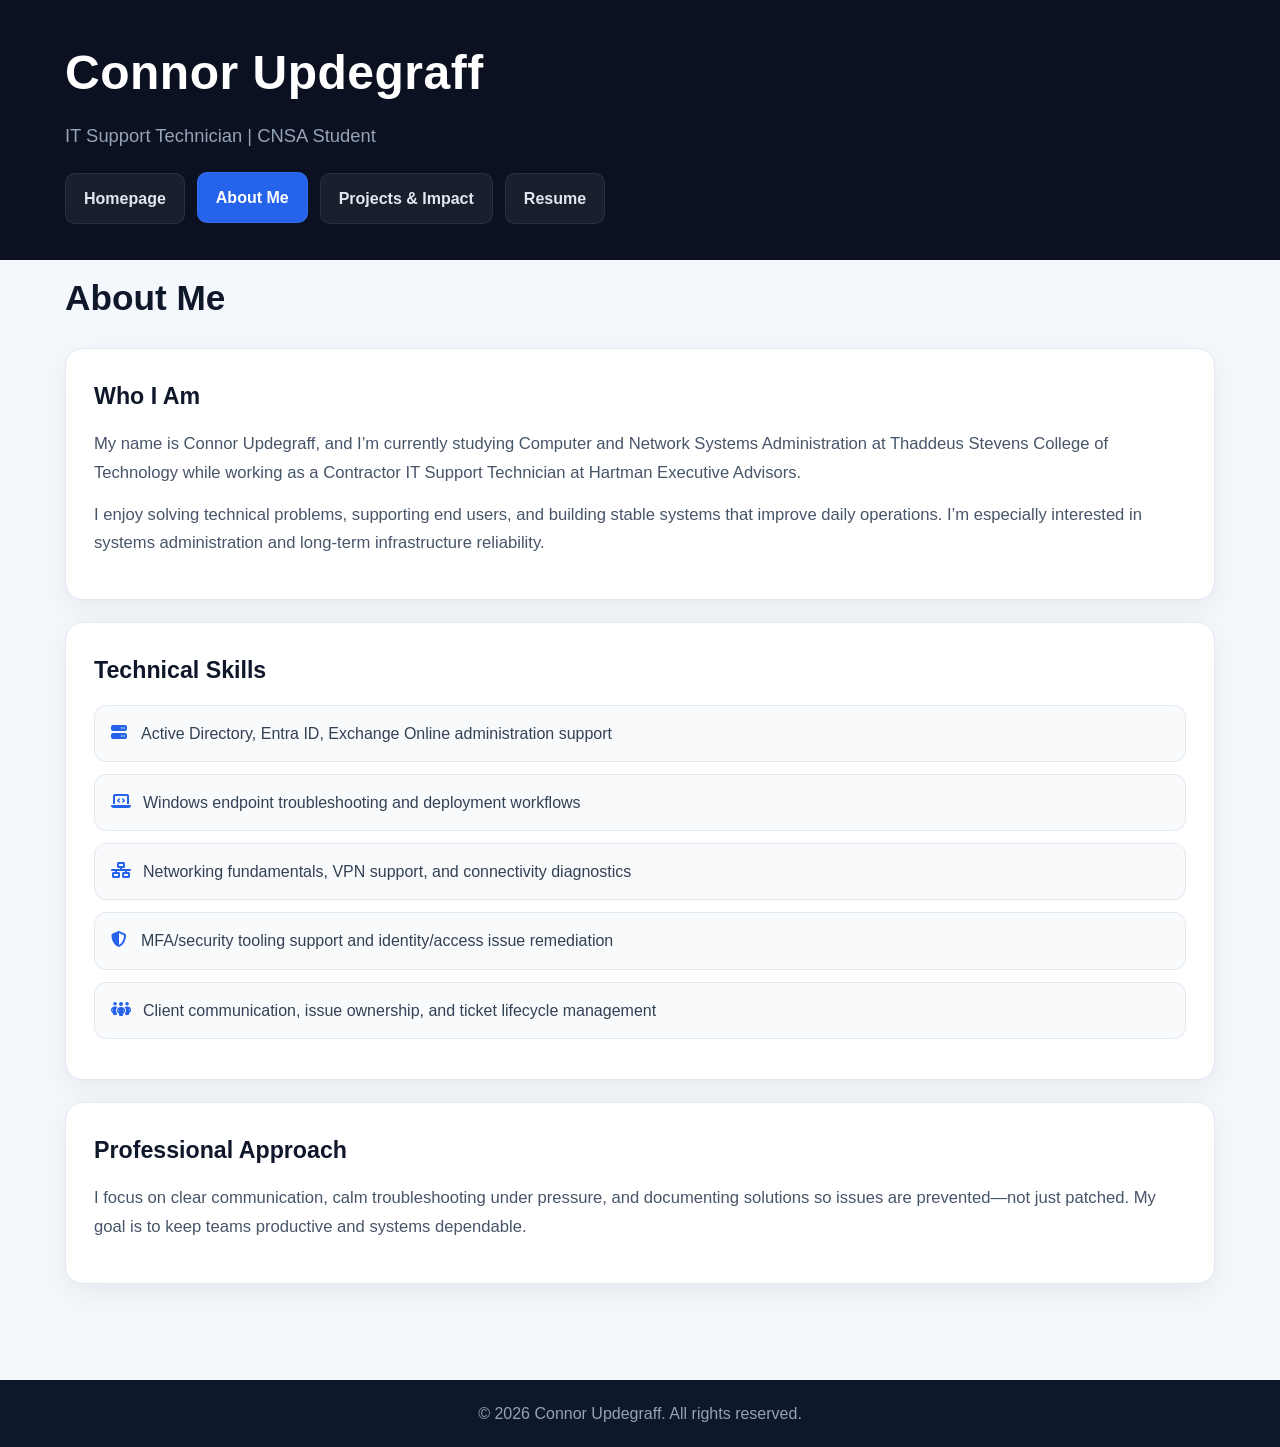
==== AboutMe.html @ 8a7dc039 "Update AboutMe.html" ====
<!DOCTYPE html>
<html lang="en">
<head>
    <meta charset="UTF-8">
    <meta name="viewport" content="width=device-width, initial-scale=1.0">
    <title>Connor Updegraff | About Me</title>
    <link rel="stylesheet" href="css/style.css?v=20260430">
    <link rel="stylesheet" href="https://cdnjs.cloudflare.com/ajax/libs/font-awesome/6.5.0/css/all.min.css">
</head>
<body>
    <header>
        <div class="container">
            <div class="site-title">Connor Updegraff</div>
            <div class="site-subtitle">IT Support Technician | CNSA Student</div>

            <nav>
                <ul>
                    <li><a href="index.html">Homepage</a></li>
                    <li><a href="AboutMe.html" class="active">About Me</a></li>
                    <li><a href="Projects.html">Projects &amp; Impact</a></li>
                    <li><a href="Resume.html">Resume</a></li>
                </ul>
            </nav>
        </div>
    </header>

    <main>
        <div class="container">
            <h1 class="section-title">About Me</h1>

            <section class="card">
                <h2>Who I Am</h2>
                <p>
                    My name is Connor Updegraff, and I’m currently studying Computer and Network Systems Administration at
                    Thaddeus Stevens College of Technology while working as a Contractor IT Support Technician at Hartman Executive Advisors.
                </p>
                <p>
                    I enjoy solving technical problems, supporting end users, and building stable systems that improve daily operations.
                    I’m especially interested in systems administration and long-term infrastructure reliability.
                </p>
            </section>

            <section class="card">
                <h2>Technical Skills</h2>
                <ul class="skills-list">
                    <li><i class="fa-solid fa-server"></i><span>Active Directory, Entra ID, Exchange Online administration support</span></li>
                    <li><i class="fa-solid fa-laptop-code"></i><span>Windows endpoint troubleshooting and deployment workflows</span></li>
                    <li><i class="fa-solid fa-network-wired"></i><span>Networking fundamentals, VPN support, and connectivity diagnostics</span></li>
                    <li><i class="fa-solid fa-shield-halved"></i><span>MFA/security tooling support and identity/access issue remediation</span></li>
                    <li><i class="fa-solid fa-people-group"></i><span>Client communication, issue ownership, and ticket lifecycle management</span></li>
                </ul>
            </section>

            <section class="card">
                <h2>Professional Approach</h2>
                <p>
                    I focus on clear communication, calm troubleshooting under pressure, and documenting solutions so issues are prevented—not just patched.
                    My goal is to keep teams productive and systems dependable.
                </p>
            </section>
        </div>
    </main>

    <footer>
        <div class="container">
            <p>&copy; 2026 Connor Updegraff. All rights reserved.</p>
        </div>
    </footer>
</body>
</html>
---- css/style.css ----
* {
    margin: 0;
    padding: 0;
    box-sizing: border-box;
}

body {
    font-family: Arial, Helvetica, sans-serif;
    background: linear-gradient(180deg, #0b1120 0px, #0b1120 260px, #f4f7fb 260px, #f4f7fb 100%);
    color: #dbe4ee;
    line-height: 1.7;
}

a {
    text-decoration: none;
}

.container {
    width: 90%;
    max-width: 1150px;
    margin: 0 auto;
}

header {
    padding: 32px 0 20px;
    background: transparent;
}

.site-title {
    font-size: 3rem;
    font-weight: 700;
    color: #ffffff;
    margin-bottom: 6px;
    letter-spacing: 0.5px;
}

.site-subtitle {
    font-size: 1.15rem;
    color: #94a3b8;
    margin-bottom: 22px;
}

nav ul {
    list-style: none;
    display: flex;
    flex-wrap: wrap;
    gap: 12px;
}

nav ul li {
    list-style: none;
}

nav ul li a {
    display: inline-block;
    padding: 11px 18px;
    border-radius: 10px;
    background: rgba(255, 255, 255, 0.06);
    color: #e2e8f0;
    border: 1px solid rgba(255, 255, 255, 0.08);
    font-weight: 600;
    transition: 0.25s ease;
}

nav ul li a:hover,
nav ul li a.active {
    background: #2563eb;
    color: #ffffff;
    transform: translateY(-1px);
}

main {
    padding: 24px 0 48px;
}

.hero {
    display: flex;
    flex-wrap: wrap;
    align-items: center;
    gap: 32px;
    background: linear-gradient(145deg, #111827, #0f172a);
    border: 1px solid rgba(255,255,255,0.08);
    border-radius: 22px;
    padding: 40px;
    box-shadow: 0 20px 50px rgba(2, 8, 23, 0.35);
    margin-bottom: 34px;
}

.hero img {
    width: 170px;
    height: 170px;
    object-fit: cover;
    border-radius: 18px;
    border: 2px solid rgba(255,255,255,0.12);
}

.hero-text {
    flex: 1;
    min-width: 280px;
}

.hero-text h1 {
    font-size: 2.6rem;
    line-height: 1.15;
    color: #ffffff;
    margin-bottom: 16px;
}

.hero-text p {
    color: #cbd5e1;
    font-size: 1.08rem;
    margin-bottom: 14px;
    max-width: 760px;
}

.hero-actions {
    margin-top: 10px;
}

.hero-button {
    display: inline-block;
    padding: 12px 18px;
    border-radius: 10px;
    background: #2563eb;
    color: #ffffff;
    font-weight: 700;
    transition: 0.25s ease;
}

.hero-button:hover {
    background: #1d4ed8;
}

.section-title {
    font-size: 2.2rem;
    color: #0f172a;
    margin-bottom: 20px;
}

.card,
.project-card,
.resume-frame {
    background: #ffffff;
    color: #334155;
    border-radius: 18px;
    padding: 28px;
    margin-bottom: 22px;
    border: 1px solid #e2e8f0;
    box-shadow: 0 10px 30px rgba(15, 23, 42, 0.06);
}

.card h2,
.project-card h2,
.resume-frame h2 {
    font-size: 1.45rem;
    color: #0f172a;
    margin-bottom: 14px;
}

.card p,
.project-card p,
.resume-frame p {
    font-size: 1.04rem;
    color: #475569;
    margin-bottom: 14px;
}

.skills-list {
    list-style: none;
    padding: 0;
}

.skills-list li {
    display: flex;
    align-items: flex-start;
    gap: 12px;
    padding: 14px 16px;
    margin-bottom: 12px;
    background: #f8fafc;
    border: 1px solid #e2e8f0;
    border-radius: 12px;
}

.skills-list li i {
    color: #2563eb;
    margin-top: 4px;
    min-width: 18px;
}

.project-card {
    position: relative;
    overflow: hidden;
}

.project-card::before {
    content: "";
    position: absolute;
    top: 0;
    left: 0;
    width: 100%;
    height: 4px;
    background: linear-gradient(90deg, #2563eb, #60a5fa);
}

.resume-frame embed {
    width: 100%;
    height: 900px;
    border: none;
    border-radius: 12px;
    margin-top: 10px;
}

.resume-link {
    display: inline-block;
    margin-top: 16px;
    padding: 11px 16px;
    border-radius: 10px;
    background: #2563eb;
    color: #ffffff;
    font-weight: 700;
}

.resume-link:hover {
    background: #1d4ed8;
}

footer {
    background: #0f172a;
    color: #94a3b8;
    text-align: center;
    padding: 20px 0;
    margin-top: 26px;
}

@media (max-width: 768px) {
    .site-title {
        font-size: 2.2rem;
    }

    .site-subtitle {
        font-size: 1rem;
    }

    nav ul {
        flex-direction: column;
    }

    nav ul li a {
        width: 100%;
        text-align: center;
    }

    .hero {
        padding: 28px;
    }

    .hero img {
        width: 135px;
        height: 135px;
    }

    .hero-text h1 {
        font-size: 2rem;
    }

    .resume-frame embed {
        height: 650px;
    }
/* Better mobile layout */
@media (max-width: 768px) {
    header {
        padding: 28px 0 18px;
    }

    .site-title {
        font-size: 2.3rem;
        line-height: 1.1;
    }

    .site-subtitle {
        font-size: 1.05rem;
        line-height: 1.4;
    }

    nav ul {
        display: grid;
        grid-template-columns: 1fr 1fr;
        gap: 10px;
        width: 100%;
    }

    nav ul li a {
        width: 100%;
        text-align: center;
        padding: 12px 10px;
        font-size: 0.95rem;
        border-radius: 12px;
    }

    .hero {
        padding: 24px;
        margin-top: 22px;
    }

    .hero img {
        width: 150px;
        height: 150px;
        margin: 0 auto;
        display: block;
    }

    .hero-text h1 {
        font-size: 2.1rem;
        line-height: 1.15;
    }

    .hero-text p {
        font-size: 1rem;
    }
}
}
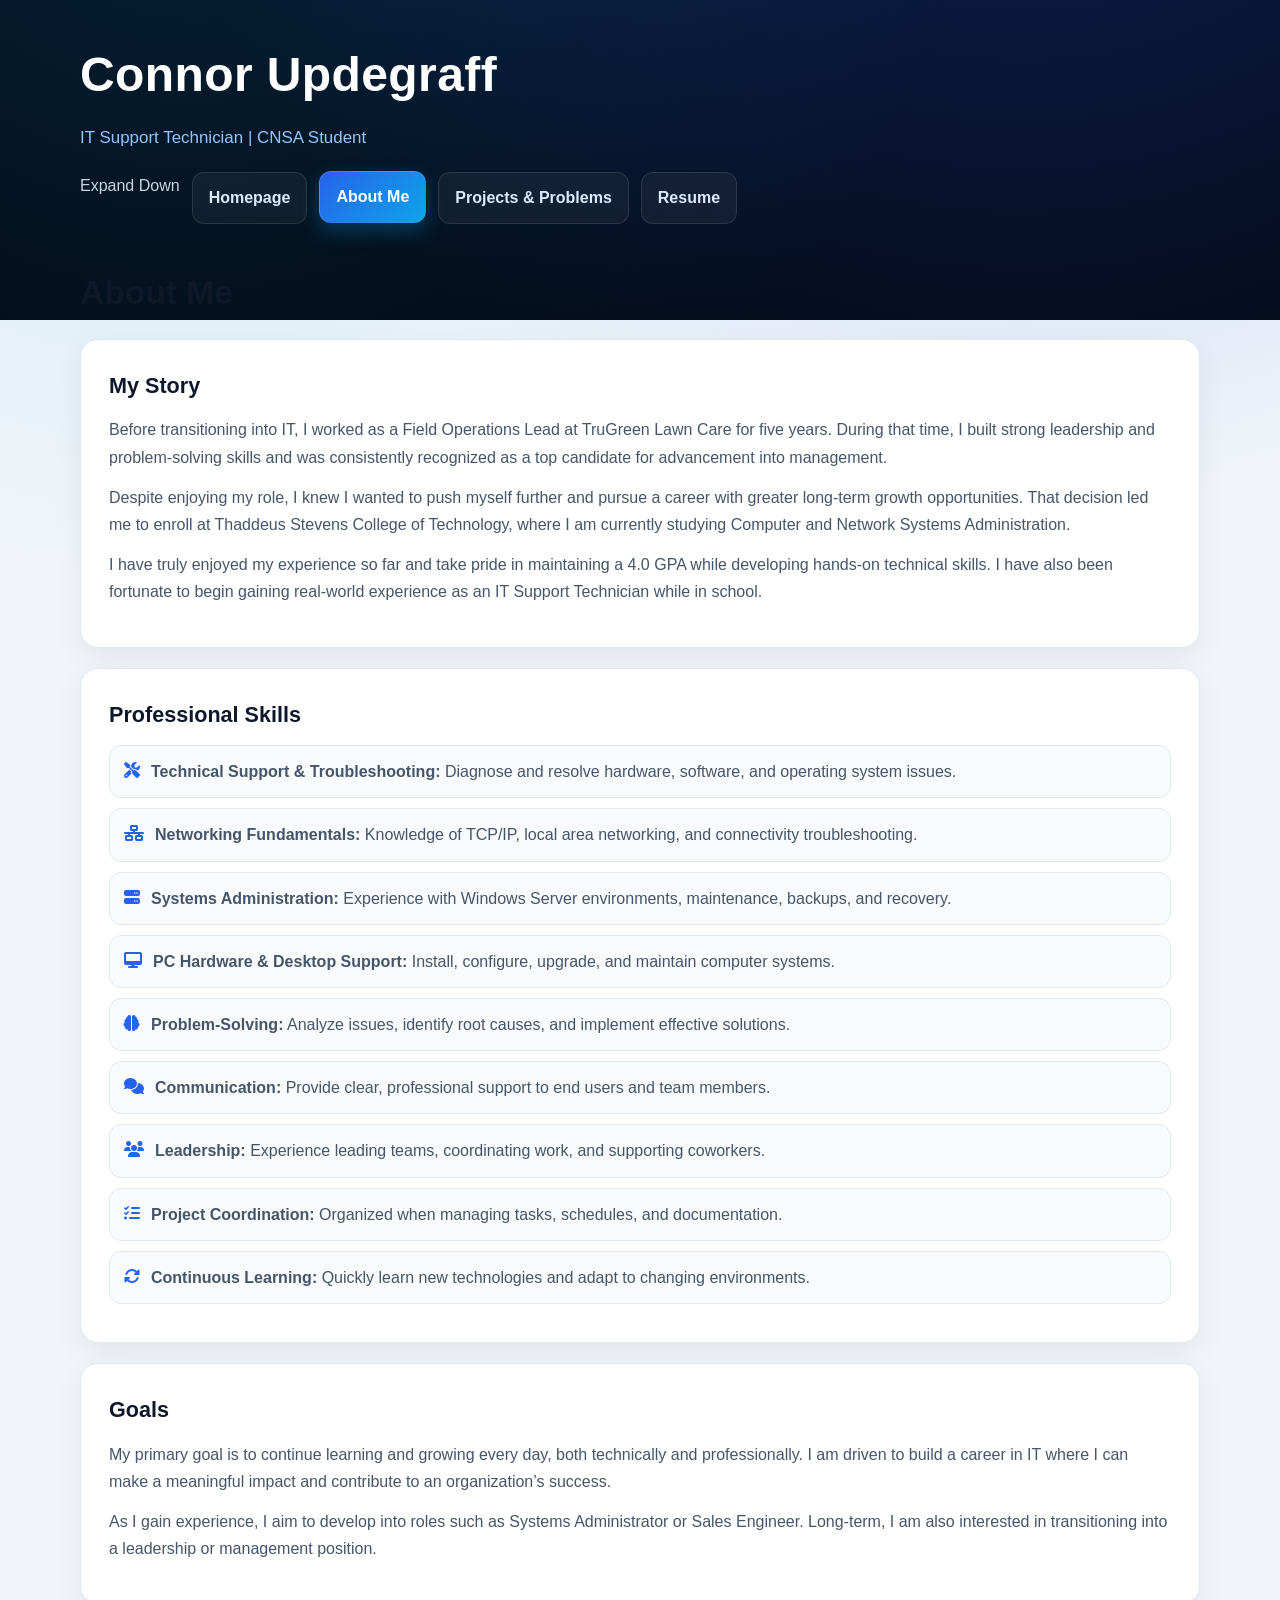
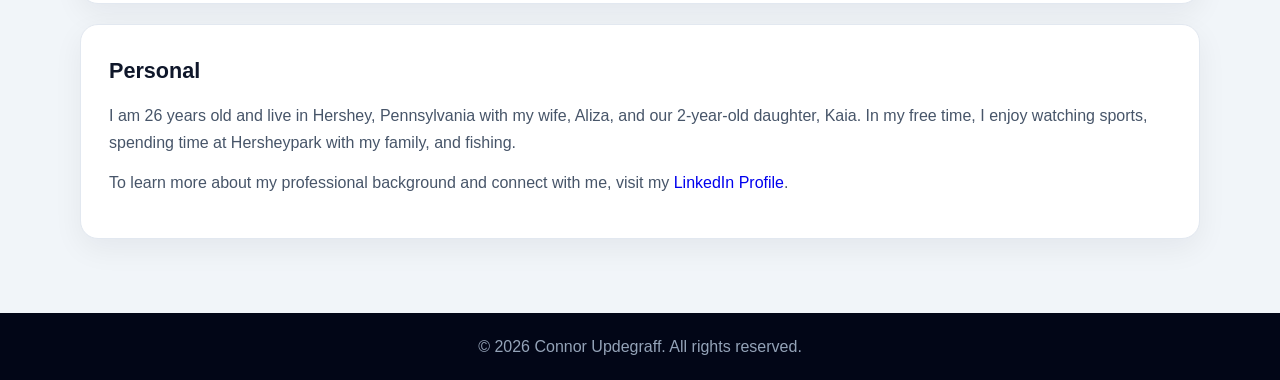
==== commit 9be273ca: "Update AboutMe.html" ====
--- a/AboutMe.html
+++ b/AboutMe.html
@@ -4,7 +4,7 @@
     <meta charset="UTF-8">
     <meta name="viewport" content="width=device-width, initial-scale=1.0">
     <title>Connor Updegraff | About Me</title>
-    <link rel="stylesheet" href="css/style.css?v=20260430">
+    <link rel="stylesheet" href="css/style.css">
     <link rel="stylesheet" href="https://cdnjs.cloudflare.com/ajax/libs/font-awesome/6.5.0/css/all.min.css">
 </head>
 <body>
@@ -15,52 +15,60 @@
 
             <nav>
                 <ul>
+
+    
+          
+            
+    
+
+          
+          Expand Down
+    
+    
+  
                     <li><a href="index.html">Homepage</a></li>
                     <li><a href="AboutMe.html" class="active">About Me</a></li>
-                    <li><a href="Projects.html">Projects &amp; Impact</a></li>
+                    <li><a href="Projects.html">Projects &amp; Problems</a></li>
                     <li><a href="Resume.html">Resume</a></li>
                 </ul>
             </nav>
         </div>
     </header>
-
     <main>
         <div class="container">
             <h1 class="section-title">About Me</h1>
-
             <section class="card">
-                <h2>Who I Am</h2>
-                <p>
-                    My name is Connor Updegraff, and I’m currently studying Computer and Network Systems Administration at
-                    Thaddeus Stevens College of Technology while working as a Contractor IT Support Technician at Hartman Executive Advisors.
-                </p>
-                <p>
-                    I enjoy solving technical problems, supporting end users, and building stable systems that improve daily operations.
-                    I’m especially interested in systems administration and long-term infrastructure reliability.
-                </p>
+                <h2>My Story</h2>
+                <p>Before transitioning into IT, I worked as a Field Operations Lead at TruGreen Lawn Care for five years. During that time, I built strong leadership and problem-solving skills and was consistently recognized as a top candidate for advancement into management.</p>
+                <p>Despite enjoying my role, I knew I wanted to push myself further and pursue a career with greater long-term growth opportunities. That decision led me to enroll at Thaddeus Stevens College of Technology, where I am currently studying Computer and Network Systems Administration.</p>
+                <p>I have truly enjoyed my experience so far and take pride in maintaining a 4.0 GPA while developing hands-on technical skills. I have also been fortunate to begin gaining real-world experience as an IT Support Technician while in school.</p>
             </section>
-
             <section class="card">
-                <h2>Technical Skills</h2>
+                <h2>Professional Skills</h2>
                 <ul class="skills-list">
-                    <li><i class="fa-solid fa-server"></i><span>Active Directory, Entra ID, Exchange Online administration support</span></li>
-                    <li><i class="fa-solid fa-laptop-code"></i><span>Windows endpoint troubleshooting and deployment workflows</span></li>
-                    <li><i class="fa-solid fa-network-wired"></i><span>Networking fundamentals, VPN support, and connectivity diagnostics</span></li>
-                    <li><i class="fa-solid fa-shield-halved"></i><span>MFA/security tooling support and identity/access issue remediation</span></li>
-                    <li><i class="fa-solid fa-people-group"></i><span>Client communication, issue ownership, and ticket lifecycle management</span></li>
+                    <li><i class="fas fa-tools"></i><span><strong>Technical Support &amp; Troubleshooting:</strong> Diagnose and resolve hardware, software, and operating system issues.</span></li>
+                    <li><i class="fas fa-network-wired"></i><span><strong>Networking Fundamentals:</strong> Knowledge of TCP/IP, local area networking, and connectivity troubleshooting.</span></li>
+                    <li><i class="fas fa-server"></i><span><strong>Systems Administration:</strong> Experience with Windows Server environments, maintenance, backups, and recovery.</span></li>
+                    <li><i class="fas fa-desktop"></i><span><strong>PC Hardware &amp; Desktop Support:</strong> Install, configure, upgrade, and maintain computer systems.</span></li>
+                    <li><i class="fas fa-brain"></i><span><strong>Problem-Solving:</strong> Analyze issues, identify root causes, and implement effective solutions.</span></li>
+                    <li><i class="fas fa-comments"></i><span><strong>Communication:</strong> Provide clear, professional support to end users and team members.</span></li>
+                    <li><i class="fas fa-users"></i><span><strong>Leadership:</strong> Experience leading teams, coordinating work, and supporting coworkers.</span></li>
+                    <li><i class="fas fa-tasks"></i><span><strong>Project Coordination:</strong> Organized when managing tasks, schedules, and documentation.</span></li>
+                    <li><i class="fas fa-sync-alt"></i><span><strong>Continuous Learning:</strong> Quickly learn new technologies and adapt to changing environments.</span></li>
                 </ul>
             </section>
-
             <section class="card">
-                <h2>Professional Approach</h2>
-                <p>
-                    I focus on clear communication, calm troubleshooting under pressure, and documenting solutions so issues are prevented—not just patched.
-                    My goal is to keep teams productive and systems dependable.
-                </p>
+                <h2>Goals</h2>
+                <p>My primary goal is to continue learning and growing every day, both technically and professionally. I am driven to build a career in IT where I can make a meaningful impact and contribute to an organization’s success.</p>
+                <p>As I gain experience, I aim to develop into roles such as Systems Administrator or Sales Engineer. Long-term, I am also interested in transitioning into a leadership or management position.</p>
+            </section>
+            <section class="card">
+                <h2>Personal</h2>
+                <p>I am 26 years old and live in Hershey, Pennsylvania with my wife, Aliza, and our 2-year-old daughter, Kaia. In my free time, I enjoy watching sports, spending time at Hersheypark with my family, and fishing.</p>
+                <p>To learn more about my professional background and connect with me, visit my <a href="https://www.linkedin.com/in/connor-updegraff-038242388/" target="_blank">LinkedIn Profile</a>.</p>
             </section>
         </div>
     </main>
-
     <footer>
         <div class="container">
             <p>&copy; 2026 Connor Updegraff. All rights reserved.</p>
--- a/css/style.css
+++ b/css/style.css
@@ -1,321 +1,152 @@
-* {
-    margin: 0;
-    padding: 0;
-    box-sizing: border-box;
+:root {
+    --bg-navy: #020617;
+    --bg-slate: #0f172a;
+    --bg-soft: #f8fafc;
+    --card: #ffffff;
+    --text-dark: #0f172a;
+    --text-mid: #475569;
+    --text-light: #cbd5e1;
+    --brand: #2563eb;
+    --brand-2: #0ea5e9;
+    --success: #10b981;
+    --border: #e2e8f0;
 }
 
+* { margin: 0; padding: 0; box-sizing: border-box; }
+html { scroll-behavior: smooth; }
 body {
-    font-family: Arial, Helvetica, sans-serif;
-    background: linear-gradient(180deg, #0b1120 0px, #0b1120 260px, #f4f7fb 260px, #f4f7fb 100%);
-    color: #dbe4ee;
+    font-family: Inter, "Segoe UI", Roboto, Helvetica, Arial, sans-serif;
+    background:
+        radial-gradient(circle at 80% -20%, rgba(37, 99, 235, 0.35), transparent 35%),
+        radial-gradient(circle at 15% -10%, rgba(14, 165, 233, 0.18), transparent 32%),
+        linear-gradient(180deg, #030712 0px, #030712 320px, #f1f5f9 320px, #f1f5f9 100%);
+    color: var(--text-light);
     line-height: 1.7;
 }
 
-a {
-    text-decoration: none;
+.container { width: min(1120px, 92%); margin: 0 auto; }
+a { text-decoration: none; }
+
+header { padding: 34px 0 18px; }
+.site-title {
+    font-size: clamp(2rem, 4vw, 3rem);
+    font-weight: 800;
+    color: #fff;
+    letter-spacing: 0.4px;
+}
+.site-subtitle { color: #93c5fd; margin: 8px 0 20px; font-size: 1.06rem; }
+
+nav ul { list-style: none; display: flex; flex-wrap: wrap; gap: 12px; }
+nav a {
+    display: inline-flex; align-items: center; justify-content: center;
+    padding: 11px 16px; border-radius: 12px;
+    color: #dbeafe; font-weight: 600;
+    background: rgba(255, 255, 255, 0.05);
+    border: 1px solid rgba(255, 255, 255, 0.1);
+    transition: 0.2s ease;
+}
+nav a:hover, nav a.active {
+    background: linear-gradient(135deg, var(--brand), var(--brand-2));
+    color: #fff; transform: translateY(-1px);
+    box-shadow: 0 8px 20px rgba(14, 165, 233, 0.28);
 }
 
-.container {
-    width: 90%;
-    max-width: 1150px;
-    margin: 0 auto;
+main { padding: 22px 0 54px; }
+
+.hero {
+    display: grid; grid-template-columns: 180px 1fr; gap: 34px; align-items: center;
+    padding: 44px;
+    border-radius: 26px;
+    background: linear-gradient(145deg, #111827, #0b1220);
+    border: 1px solid rgba(255,255,255,0.12);
+    box-shadow: 0 28px 60px rgba(2,8,23,0.45);
+}
+.hero img {
+    width: 180px; height: 180px; border-radius: 20px; object-fit: cover;
+    border: 2px solid rgba(255,255,255,0.18);
+    box-shadow: 0 12px 25px rgba(0,0,0,0.35);
+}
+.hero h1 { font-size: clamp(1.8rem, 4vw, 2.7rem); line-height: 1.15; color: #fff; margin-bottom: 15px; }
+.hero p { color: var(--text-light); font-size: 1.05rem; margin-bottom: 12px; max-width: 75ch; }
+.hero-actions { display: flex; gap: 12px; flex-wrap: wrap; margin-top: 14px; }
+.hero-button {
+    display: inline-flex; align-items: center; gap: 8px;
+    padding: 12px 18px; border-radius: 12px; font-weight: 700;
+    color: #fff; background: linear-gradient(135deg, var(--brand), var(--brand-2));
+}
+.hero-button.secondary {
+    background: rgba(255,255,255,0.06);
+    border: 1px solid rgba(255,255,255,0.14);
 }
 
-header {
-    padding: 32px 0 20px;
-    background: transparent;
+.kpis {
+    margin-top: 18px;
+    display: grid; grid-template-columns: repeat(3, minmax(0,1fr)); gap: 10px;
+}
+.kpi {
+    border: 1px solid rgba(255,255,255,0.14);
+    background: rgba(255,255,255,0.03);
+    border-radius: 12px; padding: 12px;
+}
+.kpi .label { color: #93c5fd; font-size: 0.82rem; text-transform: uppercase; letter-spacing: 0.08em; }
+.kpi .value { color: #fff; font-weight: 700; margin-top: 3px; }
+
+.section-title { color: var(--text-dark); font-size: 2.1rem; margin-bottom: 18px; }
+
+.card, .project-card, .resume-frame {
+    background: var(--card); color: var(--text-mid);
+    border-radius: 18px; padding: 28px; margin-bottom: 20px;
+    border: 1px solid var(--border);
+    box-shadow: 0 10px 30px rgba(15, 23, 42, 0.06);
+}
+.card h2, .project-card h2 { color: var(--text-dark); margin-bottom: 12px; font-size: 1.35rem; }
+.card p, .project-card p { margin-bottom: 13px; }
+
+.quick-grid {
+    display: grid; grid-template-columns: repeat(3, minmax(0,1fr)); gap: 14px;
+    margin: 16px 0 24px;
+}
+.quick-item {
+    background: #fff; border: 1px solid var(--border); border-radius: 14px;
+    padding: 16px; box-shadow: 0 6px 20px rgba(2,6,23,0.06);
+}
+.quick-item h3 { color: var(--text-dark); font-size: 1rem; margin-bottom: 6px; }
+.quick-item p { color: var(--text-mid); font-size: 0.96rem; }
+
+.skills-list { list-style: none; }
+.skills-list li {
+    display: flex; gap: 11px; align-items: flex-start;
+    background: #f8fafc; border: 1px solid var(--border);
+    border-radius: 12px; padding: 12px 14px; margin-bottom: 10px;
+}
+.skills-list i { color: var(--brand); margin-top: 4px; }
+
+.project-card { position: relative; overflow: hidden; }
+.project-card::before {
+    content: ""; position: absolute; left: 0; top: 0; width: 100%; height: 4px;
+    background: linear-gradient(90deg, var(--brand), var(--success));
 }
 
-.site-title {
-    font-size: 3rem;
-    font-weight: 700;
-    color: #ffffff;
-    margin-bottom: 6px;
-    letter-spacing: 0.5px;
+.resume-frame embed { width: 100%; height: 900px; border: 0; border-radius: 12px; }
+.resume-link {
+    display: inline-block; margin-top: 16px; padding: 11px 16px;
+    border-radius: 10px; font-weight: 700; color: #fff;
+    background: linear-gradient(135deg, var(--brand), var(--brand-2));
 }
 
-.site-subtitle {
-    font-size: 1.15rem;
-    color: #94a3b8;
-    margin-bottom: 22px;
+footer { background: #020617; color: #94a3b8; text-align: center; padding: 20px 0; }
+
+@media (max-width: 960px) {
+    .hero { grid-template-columns: 1fr; padding: 30px; }
+    .hero img { margin: 0 auto; }
+    .quick-grid, .kpis { grid-template-columns: 1fr 1fr; }
 }
 
-nav ul {
-    list-style: none;
-    display: flex;
-    flex-wrap: wrap;
-    gap: 12px;
+@media (max-width: 640px) {
+    nav ul { display: grid; grid-template-columns: 1fr 1fr; }
+    nav a { width: 100%; }
+    .hero { padding: 24px; }
+    .hero h1 { font-size: 1.9rem; }
+    .quick-grid, .kpis { grid-template-columns: 1fr; }
+    .resume-frame embed { height: 640px; }
 }
-
-nav ul li {
-    list-style: none;
-}
-
-nav ul li a {
-    display: inline-block;
-    padding: 11px 18px;
-    border-radius: 10px;
-    background: rgba(255, 255, 255, 0.06);
-    color: #e2e8f0;
-    border: 1px solid rgba(255, 255, 255, 0.08);
-    font-weight: 600;
-    transition: 0.25s ease;
-}
-
-nav ul li a:hover,
-nav ul li a.active {
-    background: #2563eb;
-    color: #ffffff;
-    transform: translateY(-1px);
-}
-
-main {
-    padding: 24px 0 48px;
-}
-
-.hero {
-    display: flex;
-    flex-wrap: wrap;
-    align-items: center;
-    gap: 32px;
-    background: linear-gradient(145deg, #111827, #0f172a);
-    border: 1px solid rgba(255,255,255,0.08);
-    border-radius: 22px;
-    padding: 40px;
-    box-shadow: 0 20px 50px rgba(2, 8, 23, 0.35);
-    margin-bottom: 34px;
-}
-
-.hero img {
-    width: 170px;
-    height: 170px;
-    object-fit: cover;
-    border-radius: 18px;
-    border: 2px solid rgba(255,255,255,0.12);
-}
-
-.hero-text {
-    flex: 1;
-    min-width: 280px;
-}
-
-.hero-text h1 {
-    font-size: 2.6rem;
-    line-height: 1.15;
-    color: #ffffff;
-    margin-bottom: 16px;
-}
-
-.hero-text p {
-    color: #cbd5e1;
-    font-size: 1.08rem;
-    margin-bottom: 14px;
-    max-width: 760px;
-}
-
-.hero-actions {
-    margin-top: 10px;
-}
-
-.hero-button {
-    display: inline-block;
-    padding: 12px 18px;
-    border-radius: 10px;
-    background: #2563eb;
-    color: #ffffff;
-    font-weight: 700;
-    transition: 0.25s ease;
-}
-
-.hero-button:hover {
-    background: #1d4ed8;
-}
-
-.section-title {
-    font-size: 2.2rem;
-    color: #0f172a;
-    margin-bottom: 20px;
-}
-
-.card,
-.project-card,
-.resume-frame {
-    background: #ffffff;
-    color: #334155;
-    border-radius: 18px;
-    padding: 28px;
-    margin-bottom: 22px;
-    border: 1px solid #e2e8f0;
-    box-shadow: 0 10px 30px rgba(15, 23, 42, 0.06);
-}
-
-.card h2,
-.project-card h2,
-.resume-frame h2 {
-    font-size: 1.45rem;
-    color: #0f172a;
-    margin-bottom: 14px;
-}
-
-.card p,
-.project-card p,
-.resume-frame p {
-    font-size: 1.04rem;
-    color: #475569;
-    margin-bottom: 14px;
-}
-
-.skills-list {
-    list-style: none;
-    padding: 0;
-}
-
-.skills-list li {
-    display: flex;
-    align-items: flex-start;
-    gap: 12px;
-    padding: 14px 16px;
-    margin-bottom: 12px;
-    background: #f8fafc;
-    border: 1px solid #e2e8f0;
-    border-radius: 12px;
-}
-
-.skills-list li i {
-    color: #2563eb;
-    margin-top: 4px;
-    min-width: 18px;
-}
-
-.project-card {
-    position: relative;
-    overflow: hidden;
-}
-
-.project-card::before {
-    content: "";
-    position: absolute;
-    top: 0;
-    left: 0;
-    width: 100%;
-    height: 4px;
-    background: linear-gradient(90deg, #2563eb, #60a5fa);
-}
-
-.resume-frame embed {
-    width: 100%;
-    height: 900px;
-    border: none;
-    border-radius: 12px;
-    margin-top: 10px;
-}
-
-.resume-link {
-    display: inline-block;
-    margin-top: 16px;
-    padding: 11px 16px;
-    border-radius: 10px;
-    background: #2563eb;
-    color: #ffffff;
-    font-weight: 700;
-}
-
-.resume-link:hover {
-    background: #1d4ed8;
-}
-
-footer {
-    background: #0f172a;
-    color: #94a3b8;
-    text-align: center;
-    padding: 20px 0;
-    margin-top: 26px;
-}
-
-@media (max-width: 768px) {
-    .site-title {
-        font-size: 2.2rem;
-    }
-
-    .site-subtitle {
-        font-size: 1rem;
-    }
-
-    nav ul {
-        flex-direction: column;
-    }
-
-    nav ul li a {
-        width: 100%;
-        text-align: center;
-    }
-
-    .hero {
-        padding: 28px;
-    }
-
-    .hero img {
-        width: 135px;
-        height: 135px;
-    }
-
-    .hero-text h1 {
-        font-size: 2rem;
-    }
-
-    .resume-frame embed {
-        height: 650px;
-    }
-/* Better mobile layout */
-@media (max-width: 768px) {
-    header {
-        padding: 28px 0 18px;
-    }
-
-    .site-title {
-        font-size: 2.3rem;
-        line-height: 1.1;
-    }
-
-    .site-subtitle {
-        font-size: 1.05rem;
-        line-height: 1.4;
-    }
-
-    nav ul {
-        display: grid;
-        grid-template-columns: 1fr 1fr;
-        gap: 10px;
-        width: 100%;
-    }
-
-    nav ul li a {
-        width: 100%;
-        text-align: center;
-        padding: 12px 10px;
-        font-size: 0.95rem;
-        border-radius: 12px;
-    }
-
-    .hero {
-        padding: 24px;
-        margin-top: 22px;
-    }
-
-    .hero img {
-        width: 150px;
-        height: 150px;
-        margin: 0 auto;
-        display: block;
-    }
-
-    .hero-text h1 {
-        font-size: 2.1rem;
-        line-height: 1.15;
-    }
-
-    .hero-text p {
-        font-size: 1rem;
-    }
-}
-}
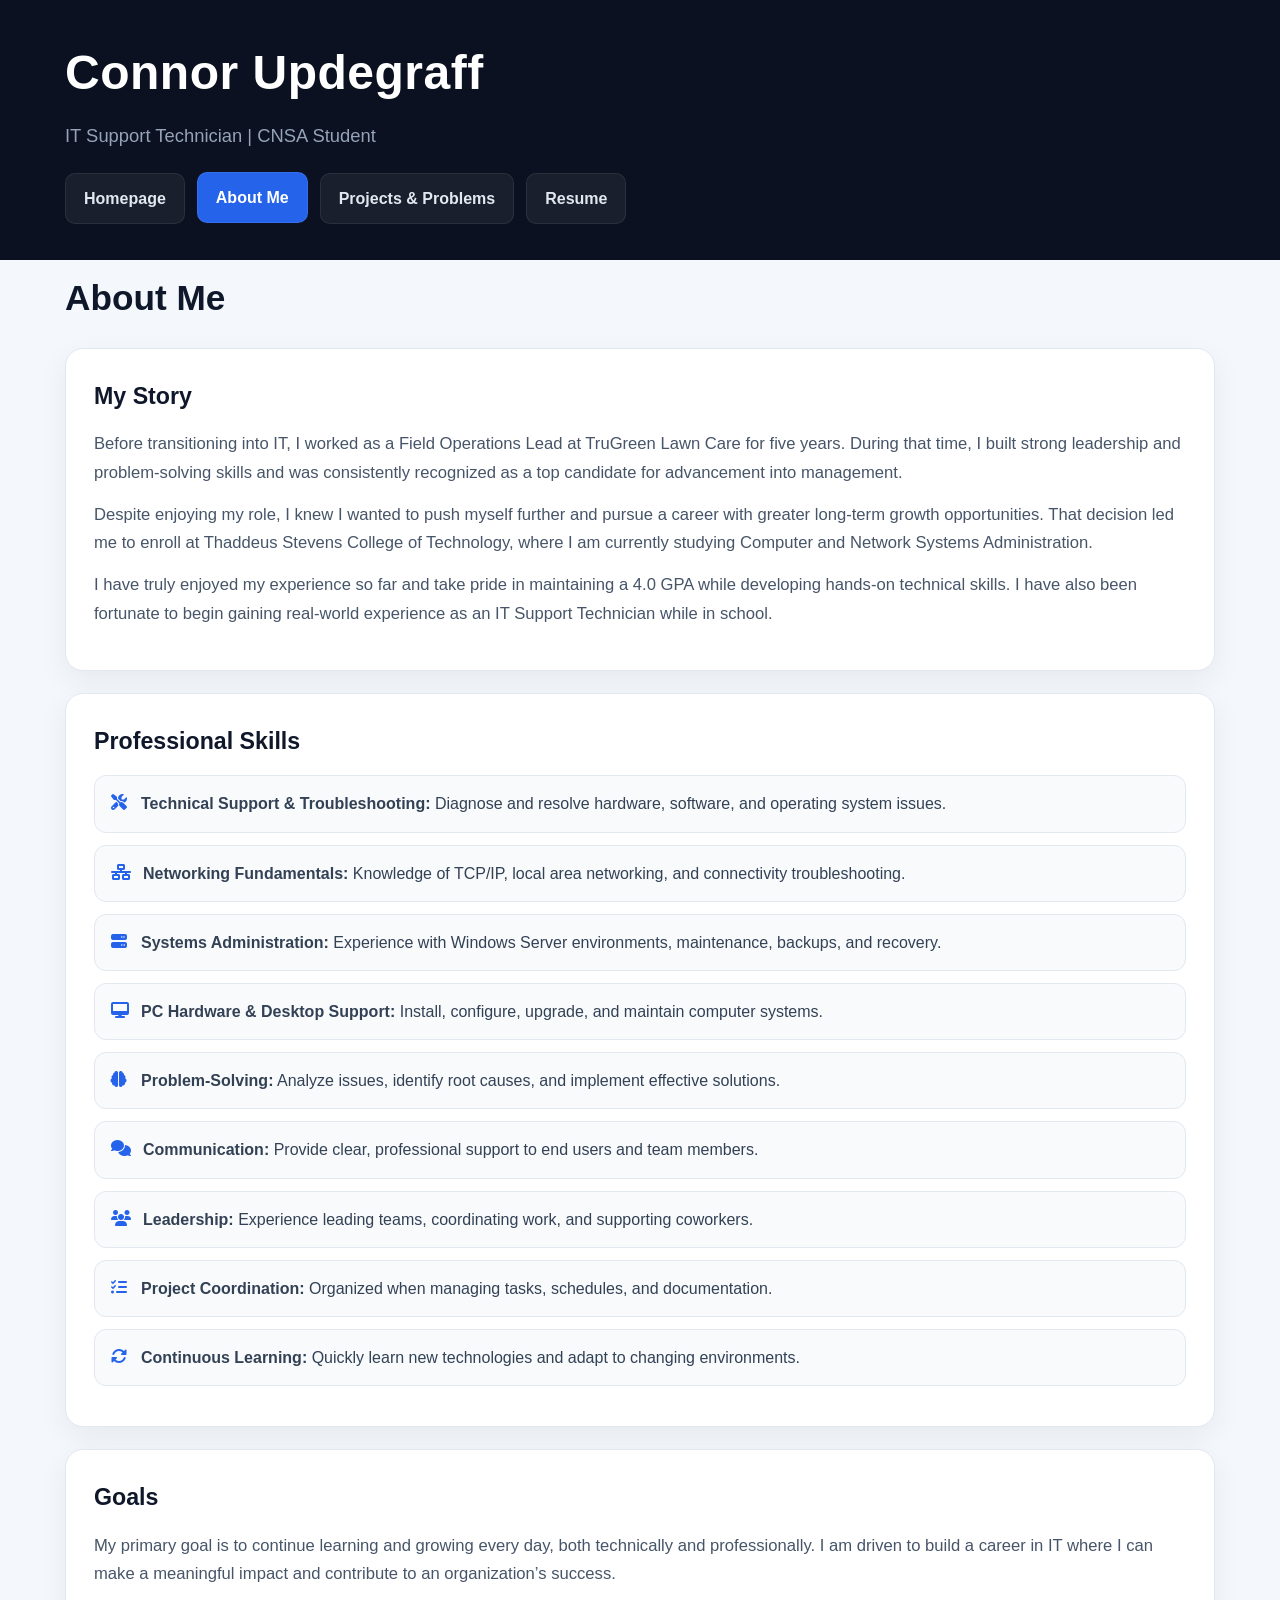
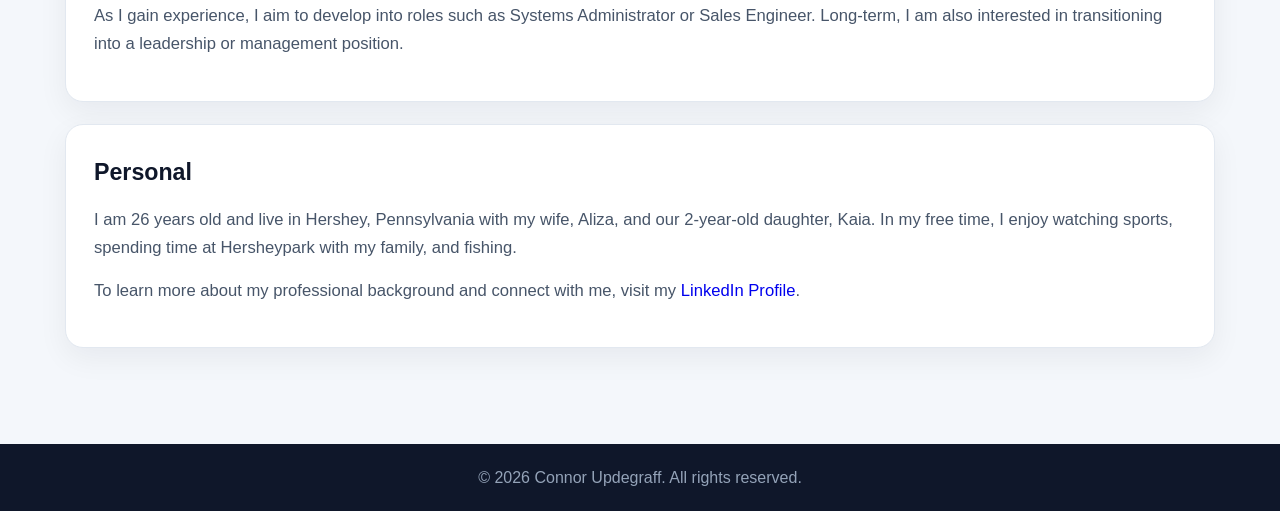
==== commit 7813b038: "Update AboutMe.html" ====
--- a/AboutMe.html
+++ b/AboutMe.html
@@ -15,17 +15,6 @@
 
             <nav>
                 <ul>
-
-    
-          
-            
-    
-
-          
-          Expand Down
-    
-    
-  
                     <li><a href="index.html">Homepage</a></li>
                     <li><a href="AboutMe.html" class="active">About Me</a></li>
                     <li><a href="Projects.html">Projects &amp; Problems</a></li>
@@ -34,15 +23,18 @@
             </nav>
         </div>
     </header>
+
     <main>
         <div class="container">
             <h1 class="section-title">About Me</h1>
+
             <section class="card">
                 <h2>My Story</h2>
                 <p>Before transitioning into IT, I worked as a Field Operations Lead at TruGreen Lawn Care for five years. During that time, I built strong leadership and problem-solving skills and was consistently recognized as a top candidate for advancement into management.</p>
                 <p>Despite enjoying my role, I knew I wanted to push myself further and pursue a career with greater long-term growth opportunities. That decision led me to enroll at Thaddeus Stevens College of Technology, where I am currently studying Computer and Network Systems Administration.</p>
                 <p>I have truly enjoyed my experience so far and take pride in maintaining a 4.0 GPA while developing hands-on technical skills. I have also been fortunate to begin gaining real-world experience as an IT Support Technician while in school.</p>
             </section>
+
             <section class="card">
                 <h2>Professional Skills</h2>
                 <ul class="skills-list">
@@ -57,11 +49,13 @@
                     <li><i class="fas fa-sync-alt"></i><span><strong>Continuous Learning:</strong> Quickly learn new technologies and adapt to changing environments.</span></li>
                 </ul>
             </section>
+
             <section class="card">
                 <h2>Goals</h2>
                 <p>My primary goal is to continue learning and growing every day, both technically and professionally. I am driven to build a career in IT where I can make a meaningful impact and contribute to an organization’s success.</p>
                 <p>As I gain experience, I aim to develop into roles such as Systems Administrator or Sales Engineer. Long-term, I am also interested in transitioning into a leadership or management position.</p>
             </section>
+
             <section class="card">
                 <h2>Personal</h2>
                 <p>I am 26 years old and live in Hershey, Pennsylvania with my wife, Aliza, and our 2-year-old daughter, Kaia. In my free time, I enjoy watching sports, spending time at Hersheypark with my family, and fishing.</p>
@@ -69,6 +63,7 @@
             </section>
         </div>
     </main>
+
     <footer>
         <div class="container">
             <p>&copy; 2026 Connor Updegraff. All rights reserved.</p>
--- a/css/style.css
+++ b/css/style.css
@@ -1,152 +1,321 @@
-:root {
-    --bg-navy: #020617;
-    --bg-slate: #0f172a;
-    --bg-soft: #f8fafc;
-    --card: #ffffff;
-    --text-dark: #0f172a;
-    --text-mid: #475569;
-    --text-light: #cbd5e1;
-    --brand: #2563eb;
-    --brand-2: #0ea5e9;
-    --success: #10b981;
-    --border: #e2e8f0;
-}
-
-* { margin: 0; padding: 0; box-sizing: border-box; }
-html { scroll-behavior: smooth; }
+* {
+    margin: 0;
+    padding: 0;
+    box-sizing: border-box;
+}
+
 body {
-    font-family: Inter, "Segoe UI", Roboto, Helvetica, Arial, sans-serif;
-    background:
-        radial-gradient(circle at 80% -20%, rgba(37, 99, 235, 0.35), transparent 35%),
-        radial-gradient(circle at 15% -10%, rgba(14, 165, 233, 0.18), transparent 32%),
-        linear-gradient(180deg, #030712 0px, #030712 320px, #f1f5f9 320px, #f1f5f9 100%);
-    color: var(--text-light);
+    font-family: Arial, Helvetica, sans-serif;
+    background: linear-gradient(180deg, #0b1120 0px, #0b1120 260px, #f4f7fb 260px, #f4f7fb 100%);
+    color: #dbe4ee;
     line-height: 1.7;
 }
 
-.container { width: min(1120px, 92%); margin: 0 auto; }
-a { text-decoration: none; }
-
-header { padding: 34px 0 18px; }
+a {
+    text-decoration: none;
+}
+
+.container {
+    width: 90%;
+    max-width: 1150px;
+    margin: 0 auto;
+}
+
+header {
+    padding: 32px 0 20px;
+    background: transparent;
+}
+
 .site-title {
-    font-size: clamp(2rem, 4vw, 3rem);
-    font-weight: 800;
-    color: #fff;
-    letter-spacing: 0.4px;
-}
-.site-subtitle { color: #93c5fd; margin: 8px 0 20px; font-size: 1.06rem; }
-
-nav ul { list-style: none; display: flex; flex-wrap: wrap; gap: 12px; }
-nav a {
-    display: inline-flex; align-items: center; justify-content: center;
-    padding: 11px 16px; border-radius: 12px;
-    color: #dbeafe; font-weight: 600;
-    background: rgba(255, 255, 255, 0.05);
-    border: 1px solid rgba(255, 255, 255, 0.1);
-    transition: 0.2s ease;
-}
-nav a:hover, nav a.active {
-    background: linear-gradient(135deg, var(--brand), var(--brand-2));
-    color: #fff; transform: translateY(-1px);
-    box-shadow: 0 8px 20px rgba(14, 165, 233, 0.28);
-}
-
-main { padding: 22px 0 54px; }
+    font-size: 3rem;
+    font-weight: 700;
+    color: #ffffff;
+    margin-bottom: 6px;
+    letter-spacing: 0.5px;
+}
+
+.site-subtitle {
+    font-size: 1.15rem;
+    color: #94a3b8;
+    margin-bottom: 22px;
+}
+
+nav ul {
+    list-style: none;
+    display: flex;
+    flex-wrap: wrap;
+    gap: 12px;
+}
+
+nav ul li {
+    list-style: none;
+}
+
+nav ul li a {
+    display: inline-block;
+    padding: 11px 18px;
+    border-radius: 10px;
+    background: rgba(255, 255, 255, 0.06);
+    color: #e2e8f0;
+    border: 1px solid rgba(255, 255, 255, 0.08);
+    font-weight: 600;
+    transition: 0.25s ease;
+}
+
+nav ul li a:hover,
+nav ul li a.active {
+    background: #2563eb;
+    color: #ffffff;
+    transform: translateY(-1px);
+}
+
+main {
+    padding: 24px 0 48px;
+}
 
 .hero {
-    display: grid; grid-template-columns: 180px 1fr; gap: 34px; align-items: center;
-    padding: 44px;
-    border-radius: 26px;
-    background: linear-gradient(145deg, #111827, #0b1220);
-    border: 1px solid rgba(255,255,255,0.12);
-    box-shadow: 0 28px 60px rgba(2,8,23,0.45);
-}
+    display: flex;
+    flex-wrap: wrap;
+    align-items: center;
+    gap: 32px;
+    background: linear-gradient(145deg, #111827, #0f172a);
+    border: 1px solid rgba(255,255,255,0.08);
+    border-radius: 22px;
+    padding: 40px;
+    box-shadow: 0 20px 50px rgba(2, 8, 23, 0.35);
+    margin-bottom: 34px;
+}
+
 .hero img {
-    width: 180px; height: 180px; border-radius: 20px; object-fit: cover;
-    border: 2px solid rgba(255,255,255,0.18);
-    box-shadow: 0 12px 25px rgba(0,0,0,0.35);
-}
-.hero h1 { font-size: clamp(1.8rem, 4vw, 2.7rem); line-height: 1.15; color: #fff; margin-bottom: 15px; }
-.hero p { color: var(--text-light); font-size: 1.05rem; margin-bottom: 12px; max-width: 75ch; }
-.hero-actions { display: flex; gap: 12px; flex-wrap: wrap; margin-top: 14px; }
+    width: 170px;
+    height: 170px;
+    object-fit: cover;
+    border-radius: 18px;
+    border: 2px solid rgba(255,255,255,0.12);
+}
+
+.hero-text {
+    flex: 1;
+    min-width: 280px;
+}
+
+.hero-text h1 {
+    font-size: 2.6rem;
+    line-height: 1.15;
+    color: #ffffff;
+    margin-bottom: 16px;
+}
+
+.hero-text p {
+    color: #cbd5e1;
+    font-size: 1.08rem;
+    margin-bottom: 14px;
+    max-width: 760px;
+}
+
+.hero-actions {
+    margin-top: 10px;
+}
+
 .hero-button {
-    display: inline-flex; align-items: center; gap: 8px;
-    padding: 12px 18px; border-radius: 12px; font-weight: 700;
-    color: #fff; background: linear-gradient(135deg, var(--brand), var(--brand-2));
-}
-.hero-button.secondary {
-    background: rgba(255,255,255,0.06);
-    border: 1px solid rgba(255,255,255,0.14);
-}
-
-.kpis {
-    margin-top: 18px;
-    display: grid; grid-template-columns: repeat(3, minmax(0,1fr)); gap: 10px;
-}
-.kpi {
-    border: 1px solid rgba(255,255,255,0.14);
-    background: rgba(255,255,255,0.03);
-    border-radius: 12px; padding: 12px;
-}
-.kpi .label { color: #93c5fd; font-size: 0.82rem; text-transform: uppercase; letter-spacing: 0.08em; }
-.kpi .value { color: #fff; font-weight: 700; margin-top: 3px; }
-
-.section-title { color: var(--text-dark); font-size: 2.1rem; margin-bottom: 18px; }
-
-.card, .project-card, .resume-frame {
-    background: var(--card); color: var(--text-mid);
-    border-radius: 18px; padding: 28px; margin-bottom: 20px;
-    border: 1px solid var(--border);
+    display: inline-block;
+    padding: 12px 18px;
+    border-radius: 10px;
+    background: #2563eb;
+    color: #ffffff;
+    font-weight: 700;
+    transition: 0.25s ease;
+}
+
+.hero-button:hover {
+    background: #1d4ed8;
+}
+
+.section-title {
+    font-size: 2.2rem;
+    color: #0f172a;
+    margin-bottom: 20px;
+}
+
+.card,
+.project-card,
+.resume-frame {
+    background: #ffffff;
+    color: #334155;
+    border-radius: 18px;
+    padding: 28px;
+    margin-bottom: 22px;
+    border: 1px solid #e2e8f0;
     box-shadow: 0 10px 30px rgba(15, 23, 42, 0.06);
 }
-.card h2, .project-card h2 { color: var(--text-dark); margin-bottom: 12px; font-size: 1.35rem; }
-.card p, .project-card p { margin-bottom: 13px; }
-
-.quick-grid {
-    display: grid; grid-template-columns: repeat(3, minmax(0,1fr)); gap: 14px;
-    margin: 16px 0 24px;
-}
-.quick-item {
-    background: #fff; border: 1px solid var(--border); border-radius: 14px;
-    padding: 16px; box-shadow: 0 6px 20px rgba(2,6,23,0.06);
-}
-.quick-item h3 { color: var(--text-dark); font-size: 1rem; margin-bottom: 6px; }
-.quick-item p { color: var(--text-mid); font-size: 0.96rem; }
-
-.skills-list { list-style: none; }
+
+.card h2,
+.project-card h2,
+.resume-frame h2 {
+    font-size: 1.45rem;
+    color: #0f172a;
+    margin-bottom: 14px;
+}
+
+.card p,
+.project-card p,
+.resume-frame p {
+    font-size: 1.04rem;
+    color: #475569;
+    margin-bottom: 14px;
+}
+
+.skills-list {
+    list-style: none;
+    padding: 0;
+}
+
 .skills-list li {
-    display: flex; gap: 11px; align-items: flex-start;
-    background: #f8fafc; border: 1px solid var(--border);
-    border-radius: 12px; padding: 12px 14px; margin-bottom: 10px;
-}
-.skills-list i { color: var(--brand); margin-top: 4px; }
-
-.project-card { position: relative; overflow: hidden; }
+    display: flex;
+    align-items: flex-start;
+    gap: 12px;
+    padding: 14px 16px;
+    margin-bottom: 12px;
+    background: #f8fafc;
+    border: 1px solid #e2e8f0;
+    border-radius: 12px;
+}
+
+.skills-list li i {
+    color: #2563eb;
+    margin-top: 4px;
+    min-width: 18px;
+}
+
+.project-card {
+    position: relative;
+    overflow: hidden;
+}
+
 .project-card::before {
-    content: ""; position: absolute; left: 0; top: 0; width: 100%; height: 4px;
-    background: linear-gradient(90deg, var(--brand), var(--success));
-}
-
-.resume-frame embed { width: 100%; height: 900px; border: 0; border-radius: 12px; }
+    content: "";
+    position: absolute;
+    top: 0;
+    left: 0;
+    width: 100%;
+    height: 4px;
+    background: linear-gradient(90deg, #2563eb, #60a5fa);
+}
+
+.resume-frame embed {
+    width: 100%;
+    height: 900px;
+    border: none;
+    border-radius: 12px;
+    margin-top: 10px;
+}
+
 .resume-link {
-    display: inline-block; margin-top: 16px; padding: 11px 16px;
-    border-radius: 10px; font-weight: 700; color: #fff;
-    background: linear-gradient(135deg, var(--brand), var(--brand-2));
-}
-
-footer { background: #020617; color: #94a3b8; text-align: center; padding: 20px 0; }
-
-@media (max-width: 960px) {
-    .hero { grid-template-columns: 1fr; padding: 30px; }
-    .hero img { margin: 0 auto; }
-    .quick-grid, .kpis { grid-template-columns: 1fr 1fr; }
-}
-
-@media (max-width: 640px) {
-    nav ul { display: grid; grid-template-columns: 1fr 1fr; }
-    nav a { width: 100%; }
-    .hero { padding: 24px; }
-    .hero h1 { font-size: 1.9rem; }
-    .quick-grid, .kpis { grid-template-columns: 1fr; }
-    .resume-frame embed { height: 640px; }
-}
+    display: inline-block;
+    margin-top: 16px;
+    padding: 11px 16px;
+    border-radius: 10px;
+    background: #2563eb;
+    color: #ffffff;
+    font-weight: 700;
+}
+
+.resume-link:hover {
+    background: #1d4ed8;
+}
+
+footer {
+    background: #0f172a;
+    color: #94a3b8;
+    text-align: center;
+    padding: 20px 0;
+    margin-top: 26px;
+}
+
+@media (max-width: 768px) {
+    .site-title {
+        font-size: 2.2rem;
+    }
+
+    .site-subtitle {
+        font-size: 1rem;
+    }
+
+    nav ul {
+        flex-direction: column;
+    }
+
+    nav ul li a {
+        width: 100%;
+        text-align: center;
+    }
+
+    .hero {
+        padding: 28px;
+    }
+
+    .hero img {
+        width: 135px;
+        height: 135px;
+    }
+
+    .hero-text h1 {
+        font-size: 2rem;
+    }
+
+    .resume-frame embed {
+        height: 650px;
+    }
+/* Better mobile layout */
+@media (max-width: 768px) {
+    header {
+        padding: 28px 0 18px;
+    }
+
+    .site-title {
+        font-size: 2.3rem;
+        line-height: 1.1;
+    }
+
+    .site-subtitle {
+        font-size: 1.05rem;
+        line-height: 1.4;
+    }
+
+    nav ul {
+        display: grid;
+        grid-template-columns: 1fr 1fr;
+        gap: 10px;
+        width: 100%;
+    }
+
+    nav ul li a {
+        width: 100%;
+        text-align: center;
+        padding: 12px 10px;
+        font-size: 0.95rem;
+        border-radius: 12px;
+    }
+
+    .hero {
+        padding: 24px;
+        margin-top: 22px;
+    }
+
+    .hero img {
+        width: 150px;
+        height: 150px;
+        margin: 0 auto;
+        display: block;
+    }
+
+    .hero-text h1 {
+        font-size: 2.1rem;
+        line-height: 1.15;
+    }
+
+    .hero-text p {
+        font-size: 1rem;
+    }
+}
+}
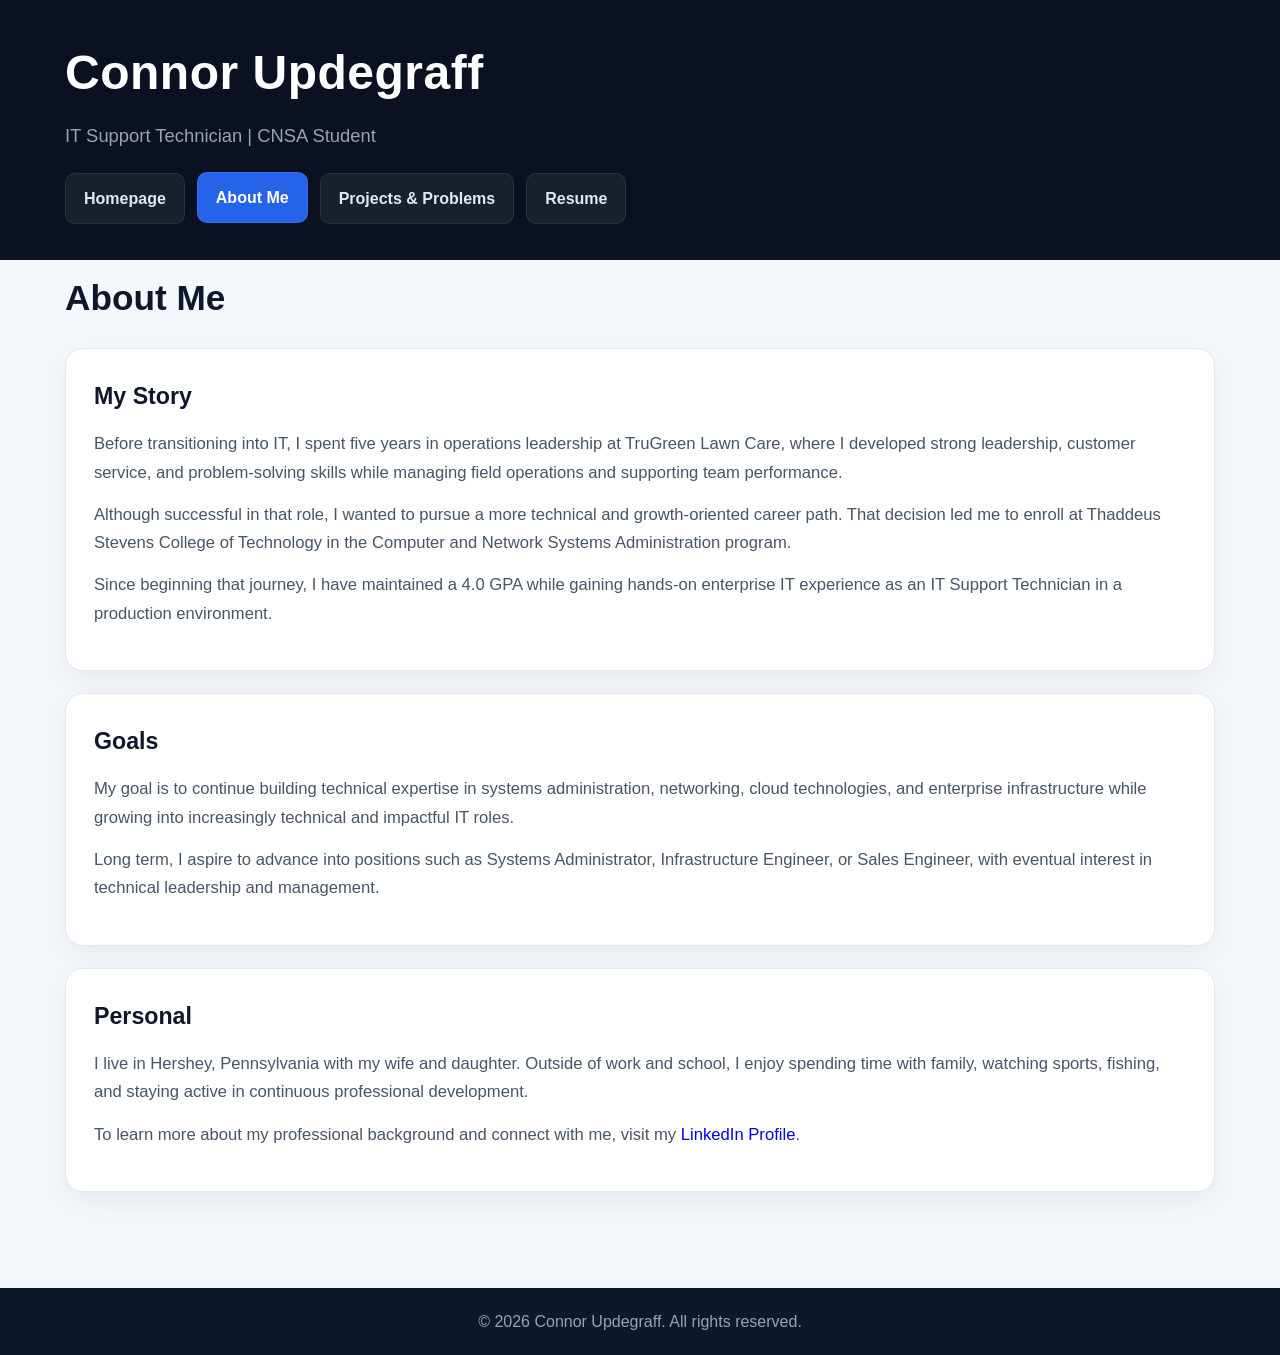
==== commit 854c4632: "Revise About Me content and structure Updated personal and professional information in About Me sect" ====
--- a/AboutMe.html
+++ b/AboutMe.html
@@ -30,35 +30,20 @@
 
             <section class="card">
                 <h2>My Story</h2>
-                <p>Before transitioning into IT, I worked as a Field Operations Lead at TruGreen Lawn Care for five years. During that time, I built strong leadership and problem-solving skills and was consistently recognized as a top candidate for advancement into management.</p>
-                <p>Despite enjoying my role, I knew I wanted to push myself further and pursue a career with greater long-term growth opportunities. That decision led me to enroll at Thaddeus Stevens College of Technology, where I am currently studying Computer and Network Systems Administration.</p>
-                <p>I have truly enjoyed my experience so far and take pride in maintaining a 4.0 GPA while developing hands-on technical skills. I have also been fortunate to begin gaining real-world experience as an IT Support Technician while in school.</p>
-            </section>
-
-            <section class="card">
-                <h2>Professional Skills</h2>
-                <ul class="skills-list">
-                    <li><i class="fas fa-tools"></i><span><strong>Technical Support &amp; Troubleshooting:</strong> Diagnose and resolve hardware, software, and operating system issues.</span></li>
-                    <li><i class="fas fa-network-wired"></i><span><strong>Networking Fundamentals:</strong> Knowledge of TCP/IP, local area networking, and connectivity troubleshooting.</span></li>
-                    <li><i class="fas fa-server"></i><span><strong>Systems Administration:</strong> Experience with Windows Server environments, maintenance, backups, and recovery.</span></li>
-                    <li><i class="fas fa-desktop"></i><span><strong>PC Hardware &amp; Desktop Support:</strong> Install, configure, upgrade, and maintain computer systems.</span></li>
-                    <li><i class="fas fa-brain"></i><span><strong>Problem-Solving:</strong> Analyze issues, identify root causes, and implement effective solutions.</span></li>
-                    <li><i class="fas fa-comments"></i><span><strong>Communication:</strong> Provide clear, professional support to end users and team members.</span></li>
-                    <li><i class="fas fa-users"></i><span><strong>Leadership:</strong> Experience leading teams, coordinating work, and supporting coworkers.</span></li>
-                    <li><i class="fas fa-tasks"></i><span><strong>Project Coordination:</strong> Organized when managing tasks, schedules, and documentation.</span></li>
-                    <li><i class="fas fa-sync-alt"></i><span><strong>Continuous Learning:</strong> Quickly learn new technologies and adapt to changing environments.</span></li>
-                </ul>
+                <p>Before transitioning into IT, I spent five years in operations leadership at TruGreen Lawn Care, where I developed strong leadership, customer service, and problem-solving skills while managing field operations and supporting team performance.</p>
+                <p>Although successful in that role, I wanted to pursue a more technical and growth-oriented career path. That decision led me to enroll at Thaddeus Stevens College of Technology in the Computer and Network Systems Administration program.</p>
+                <p>Since beginning that journey, I have maintained a 4.0 GPA while gaining hands-on enterprise IT experience as an IT Support Technician in a production environment.</p>
             </section>
 
             <section class="card">
                 <h2>Goals</h2>
-                <p>My primary goal is to continue learning and growing every day, both technically and professionally. I am driven to build a career in IT where I can make a meaningful impact and contribute to an organization’s success.</p>
-                <p>As I gain experience, I aim to develop into roles such as Systems Administrator or Sales Engineer. Long-term, I am also interested in transitioning into a leadership or management position.</p>
+                <p>My goal is to continue building technical expertise in systems administration, networking, cloud technologies, and enterprise infrastructure while growing into increasingly technical and impactful IT roles.</p>
+                <p>Long term, I aspire to advance into positions such as Systems Administrator, Infrastructure Engineer, or Sales Engineer, with eventual interest in technical leadership and management.</p>
             </section>
 
             <section class="card">
                 <h2>Personal</h2>
-                <p>I am 26 years old and live in Hershey, Pennsylvania with my wife, Aliza, and our 2-year-old daughter, Kaia. In my free time, I enjoy watching sports, spending time at Hersheypark with my family, and fishing.</p>
+                <p>I live in Hershey, Pennsylvania with my wife and daughter. Outside of work and school, I enjoy spending time with family, watching sports, fishing, and staying active in continuous professional development.</p>
                 <p>To learn more about my professional background and connect with me, visit my <a href="https://www.linkedin.com/in/connor-updegraff-038242388/" target="_blank">LinkedIn Profile</a>.</p>
             </section>
         </div>
--- a/css/style.css
+++ b/css/style.css
@@ -317,5 +317,12 @@
     .hero-text p {
         font-size: 1rem;
     }
-}
-}
+    nav::before,
+nav::after,
+header::before,
+header::after {
+    content: none !important;
+    display: none !important;
+}
+}
+
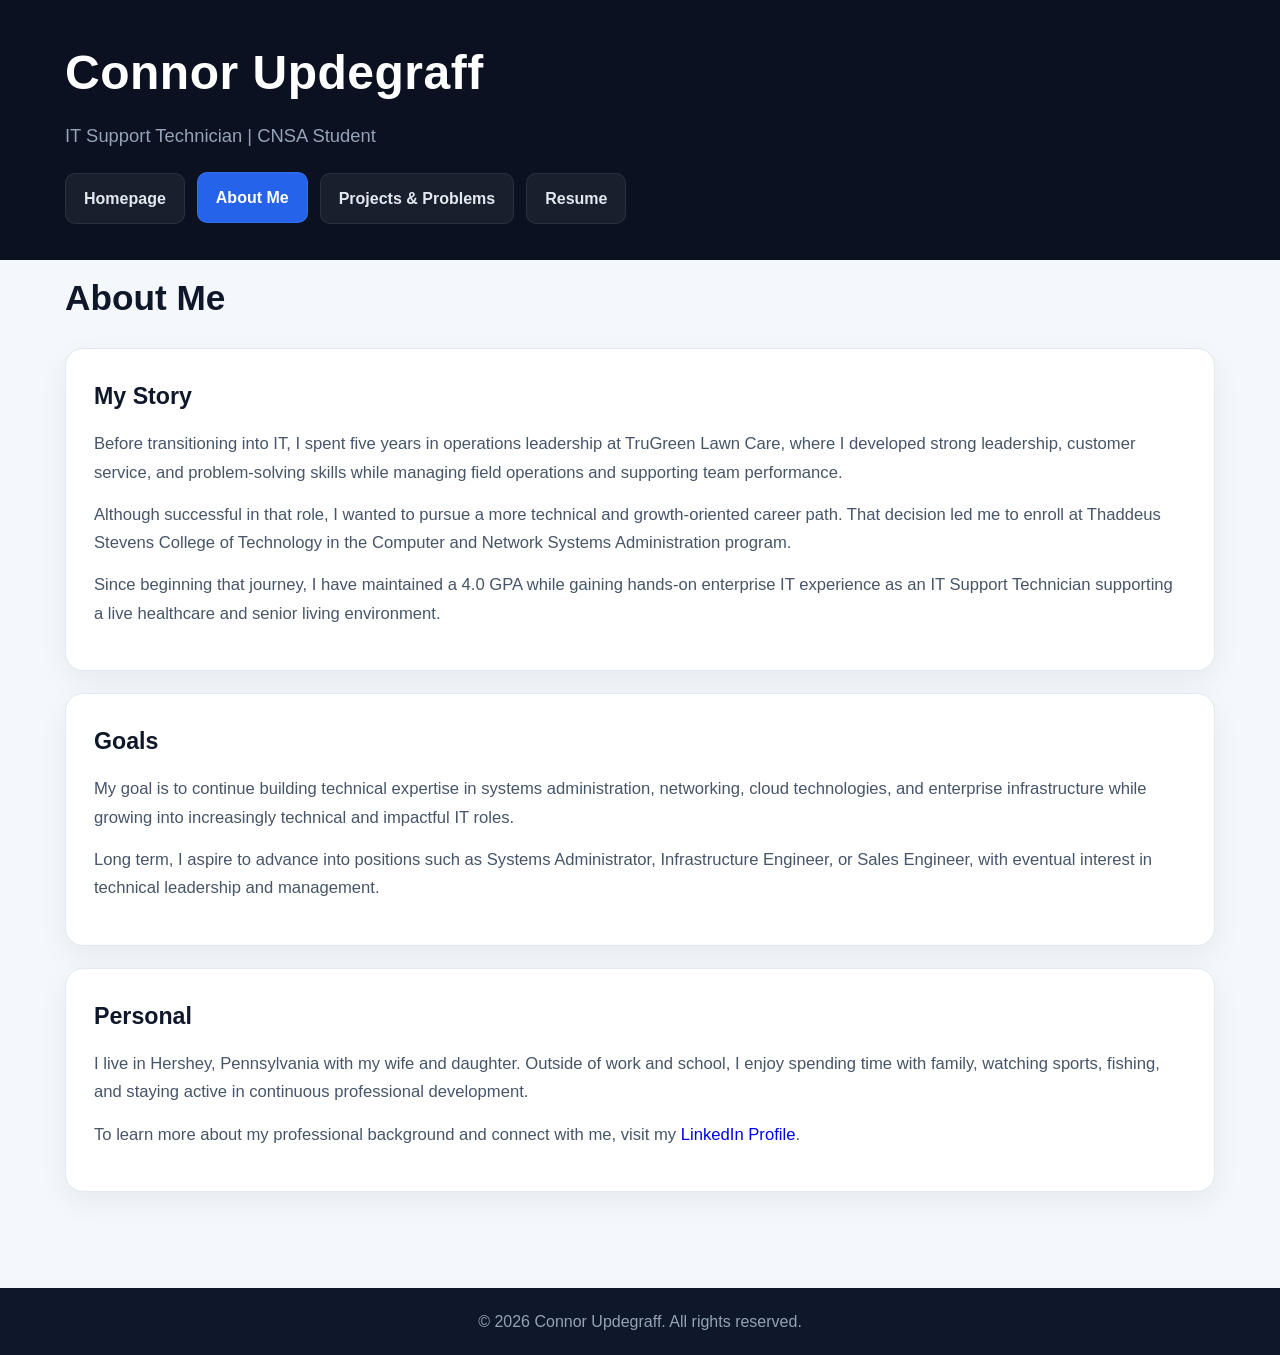
==== commit 9940a4b8: "Revise content in AboutMe.html Updated the About Me page with enhanced content and structure." ====
--- a/AboutMe.html
+++ b/AboutMe.html
@@ -32,7 +32,7 @@
                 <h2>My Story</h2>
                 <p>Before transitioning into IT, I spent five years in operations leadership at TruGreen Lawn Care, where I developed strong leadership, customer service, and problem-solving skills while managing field operations and supporting team performance.</p>
                 <p>Although successful in that role, I wanted to pursue a more technical and growth-oriented career path. That decision led me to enroll at Thaddeus Stevens College of Technology in the Computer and Network Systems Administration program.</p>
-                <p>Since beginning that journey, I have maintained a 4.0 GPA while gaining hands-on enterprise IT experience as an IT Support Technician in a production environment.</p>
+                <p>Since beginning that journey, I have maintained a 4.0 GPA while gaining hands-on enterprise IT experience as an IT Support Technician supporting a live healthcare and senior living environment.</p>
             </section>
 
             <section class="card">
--- a/css/style.css
+++ b/css/style.css
@@ -99,6 +99,13 @@
     min-width: 280px;
 }
 
+.hero-label {
+    color: #60a5fa;
+    font-weight: 700;
+    margin-bottom: 14px;
+    letter-spacing: 0.3px;
+}
+
 .hero-text h1 {
     font-size: 2.6rem;
     line-height: 1.15;
@@ -232,41 +239,14 @@
     margin-top: 26px;
 }
 
-@media (max-width: 768px) {
-    .site-title {
-        font-size: 2.2rem;
-    }
-
-    .site-subtitle {
-        font-size: 1rem;
-    }
-
-    nav ul {
-        flex-direction: column;
-    }
-
-    nav ul li a {
-        width: 100%;
-        text-align: center;
-    }
-
-    .hero {
-        padding: 28px;
-    }
-
-    .hero img {
-        width: 135px;
-        height: 135px;
-    }
-
-    .hero-text h1 {
-        font-size: 2rem;
-    }
-
-    .resume-frame embed {
-        height: 650px;
-    }
-/* Better mobile layout */
+nav::before,
+nav::after,
+header::before,
+header::after {
+    content: none !important;
+    display: none !important;
+}
+
 @media (max-width: 768px) {
     header {
         padding: 28px 0 18px;
@@ -317,12 +297,14 @@
     .hero-text p {
         font-size: 1rem;
     }
-    nav::before,
-nav::after,
-header::before,
-header::after {
-    content: none !important;
-    display: none !important;
-}
-}
-
+
+    .card,
+    .project-card,
+    .resume-frame {
+        padding: 22px;
+    }
+
+    .resume-frame embed {
+        height: 650px;
+    }
+}
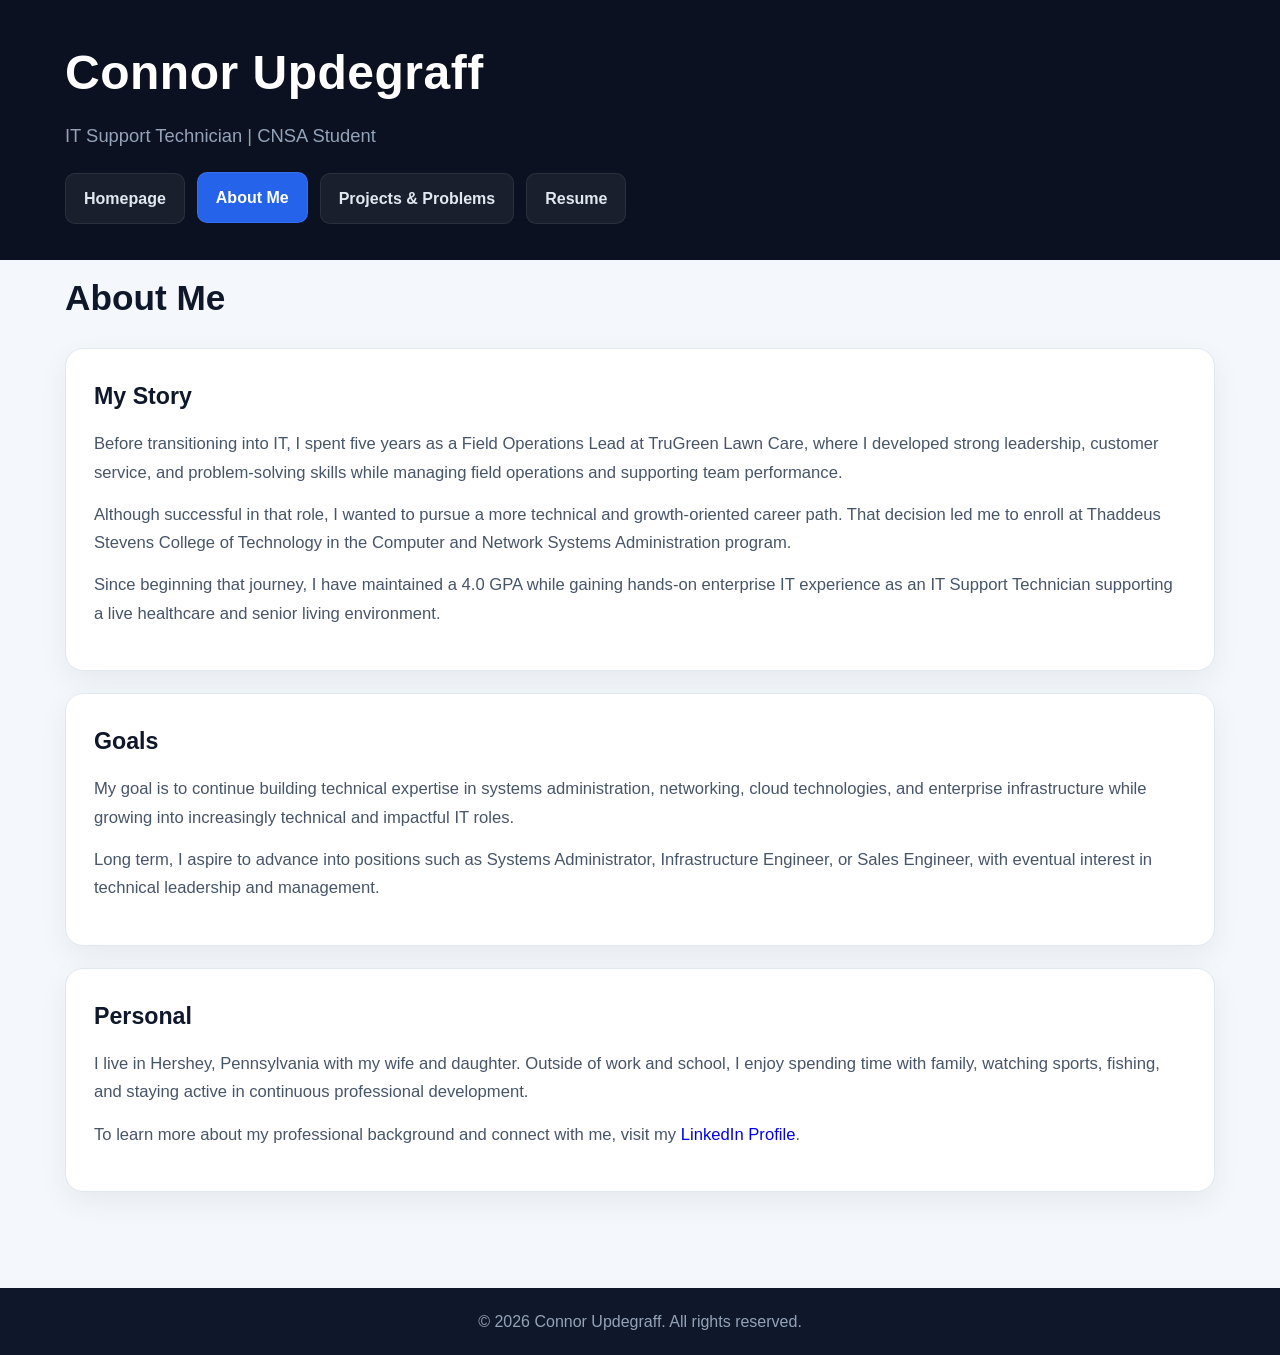
==== commit d122e8d0: "Correct job title in About Me section Updated job title from 'Operations Leadership' to 'Field Opera" ====
--- a/AboutMe.html
+++ b/AboutMe.html
@@ -30,7 +30,7 @@
 
             <section class="card">
                 <h2>My Story</h2>
-                <p>Before transitioning into IT, I spent five years in operations leadership at TruGreen Lawn Care, where I developed strong leadership, customer service, and problem-solving skills while managing field operations and supporting team performance.</p>
+                <p>Before transitioning into IT, I spent five years as a Field Operations Lead at TruGreen Lawn Care, where I developed strong leadership, customer service, and problem-solving skills while managing field operations and supporting team performance.</p>
                 <p>Although successful in that role, I wanted to pursue a more technical and growth-oriented career path. That decision led me to enroll at Thaddeus Stevens College of Technology in the Computer and Network Systems Administration program.</p>
                 <p>Since beginning that journey, I have maintained a 4.0 GPA while gaining hands-on enterprise IT experience as an IT Support Technician supporting a live healthcare and senior living environment.</p>
             </section>
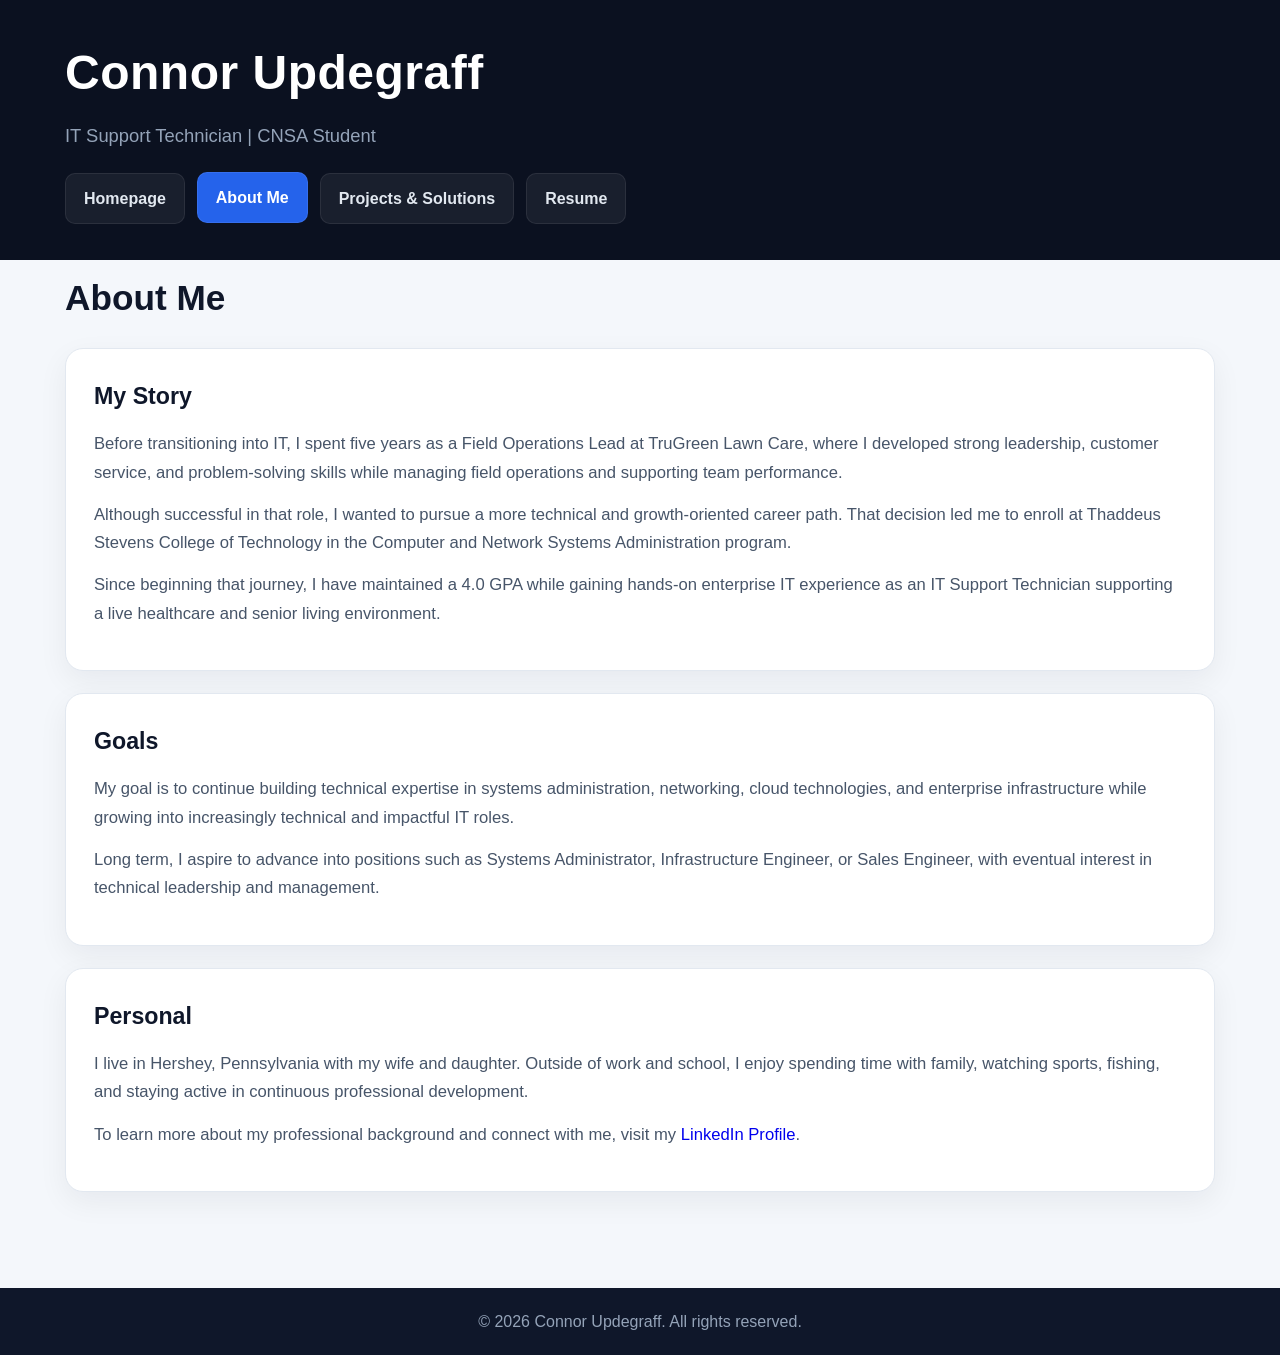
==== commit 7e70d5cd: "Update AboutMe.html" ====
--- a/AboutMe.html
+++ b/AboutMe.html
@@ -17,7 +17,7 @@
                 <ul>
                     <li><a href="index.html">Homepage</a></li>
                     <li><a href="AboutMe.html" class="active">About Me</a></li>
-                    <li><a href="Projects.html">Projects &amp; Problems</a></li>
+                    <li><a href="Projects.html">Projects &amp; Solutions</a></li>
                     <li><a href="Resume.html">Resume</a></li>
                 </ul>
             </nav>
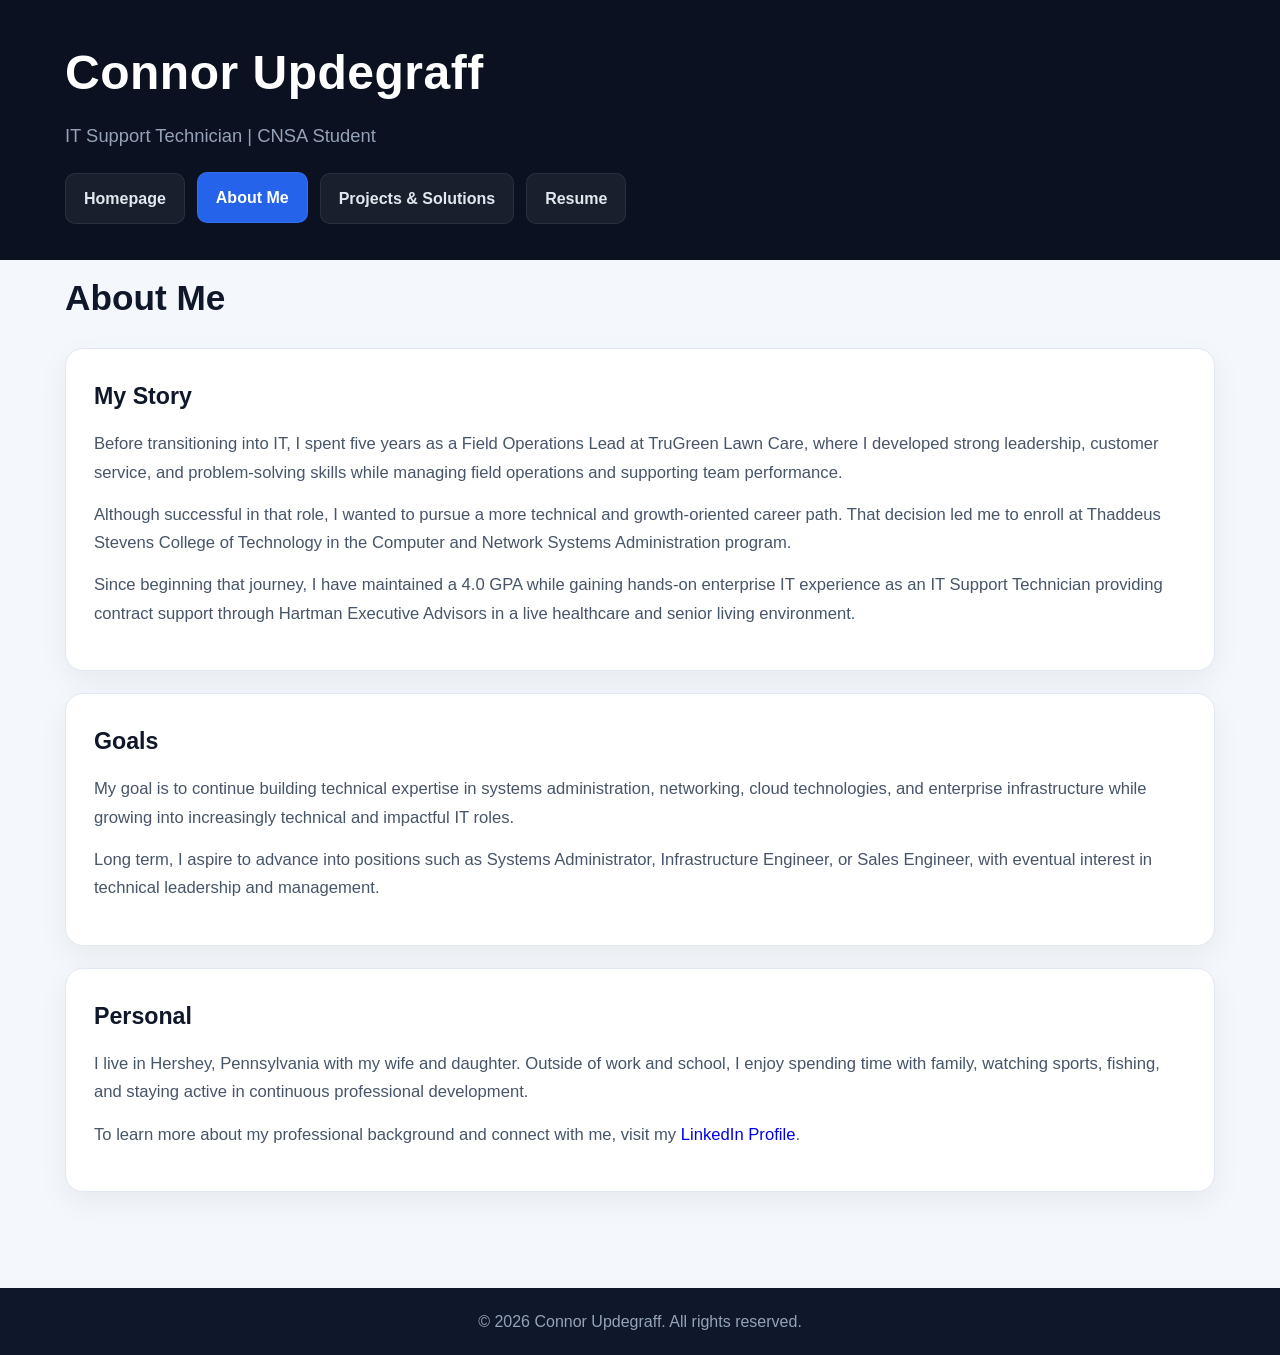
==== commit f2c1557a: "Update AboutMe.html" ====
--- a/AboutMe.html
+++ b/AboutMe.html
@@ -32,7 +32,7 @@
                 <h2>My Story</h2>
                 <p>Before transitioning into IT, I spent five years as a Field Operations Lead at TruGreen Lawn Care, where I developed strong leadership, customer service, and problem-solving skills while managing field operations and supporting team performance.</p>
                 <p>Although successful in that role, I wanted to pursue a more technical and growth-oriented career path. That decision led me to enroll at Thaddeus Stevens College of Technology in the Computer and Network Systems Administration program.</p>
-                <p>Since beginning that journey, I have maintained a 4.0 GPA while gaining hands-on enterprise IT experience as an IT Support Technician supporting a live healthcare and senior living environment.</p>
+                <p>Since beginning that journey, I have maintained a 4.0 GPA while gaining hands-on enterprise IT experience as an IT Support Technician providing contract support through Hartman Executive Advisors in a live healthcare and senior living environment.
             </section>
 
             <section class="card">
